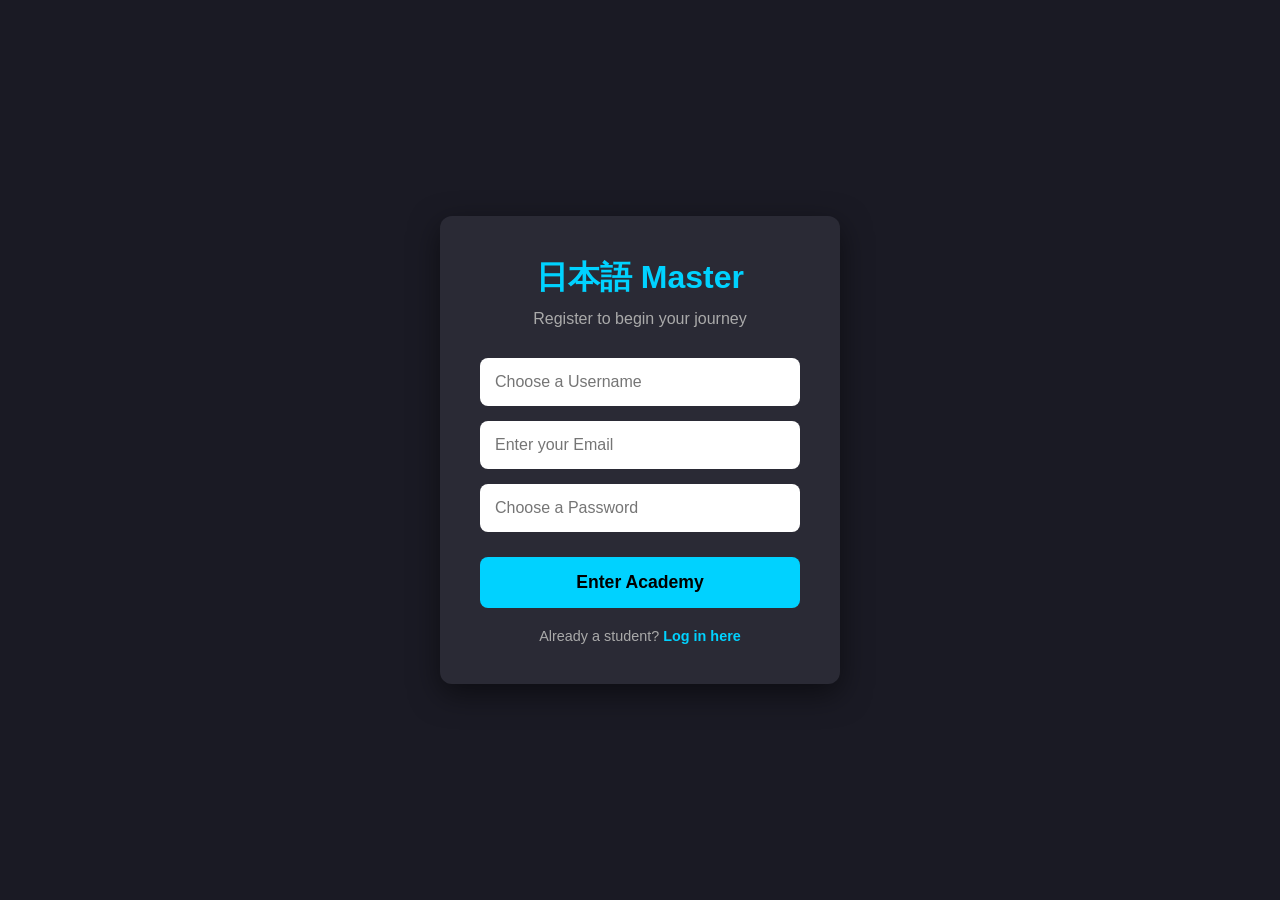
==== index.html @ 69c59844 "Add files via upload" ====
<!DOCTYPE html>
<html lang="en">
<head>
  <meta charset="UTF-8">
  <meta name="viewport" content="width=device-width, initial-scale=1.0">
  <title>Nihongo Master | Registration</title>
  <link rel="stylesheet" href="style.css">
</head>
<body style="display: flex; justify-content: center; align-items: center; height: 100vh; background-color: #1a1a24;">

  <div style="background: #2a2a35; padding: 40px; border-radius: 12px; text-align: center; width: 100%; max-width: 400px; box-shadow: 0 10px 30px rgba(0,0,0,0.5);">
    <h1 style="color: #00d2ff; margin-bottom: 10px;">日本語 Master</h1>
    <p id="auth-subtitle" style="color: #aaa; margin-bottom: 30px;">Register to begin your journey</p>
    
    <div id="register-section">
      <input type="text" id="reg-username" placeholder="Choose a Username" style="width: 100%; padding: 15px; margin-bottom: 15px; border-radius: 8px; border: none; font-size: 1rem; box-sizing: border-box;">
      <input type="email" id="reg-email" placeholder="Enter your Email" style="width: 100%; padding: 15px; margin-bottom: 15px; border-radius: 8px; border: none; font-size: 1rem; box-sizing: border-box;">
      <input type="password" id="reg-password" placeholder="Choose a Password" style="width: 100%; padding: 15px; margin-bottom: 25px; border-radius: 8px; border: none; font-size: 1rem; box-sizing: border-box;">
      <button id="register-btn" class="primary-btn" style="width: 100%;">Enter Academy</button>
      
      <p style="margin-top: 20px; color: #aaa; font-size: 0.9rem;">
        Already a student? <span id="show-login" style="color: #00d2ff; cursor: pointer; font-weight: bold;">Log in here</span>
      </p>
    </div>

    <div id="login-section" class="hidden">
      <input type="email" id="login-email" placeholder="Enter your Email" style="width: 100%; padding: 15px; margin-bottom: 15px; border-radius: 8px; border: none; font-size: 1rem; box-sizing: border-box;">
      <input type="password" id="login-password" placeholder="Enter your Password" style="width: 100%; padding: 15px; margin-bottom: 25px; border-radius: 8px; border: none; font-size: 1rem; box-sizing: border-box;">
      <button id="login-btn" class="primary-btn" style="width: 100%; background: #ff3366; color: white;">Welcome Back</button>
      
      <p style="margin-top: 20px; color: #aaa; font-size: 0.9rem;">
        Need an account? <span id="show-register" style="color: #00d2ff; cursor: pointer; font-weight: bold;">Register here</span>
      </p>
    <div style="margin-top: 30px; border-top: 1px solid #333; padding-top: 15px;">
      <a href="admin.html" style="color: #555; text-decoration: none; font-size: 0.8rem; transition: 0.3s;" onmouseover="this.style.color='#00d2ff'" onmouseout="this.style.color='#555'">
        🔒 Admin Portal
      </a>
    </div>

  </div> <script type="module" src="auth.js"></script>
</body>
</html>
---- style.css ----
body { margin: 0; font-family: 'Noto Sans JP', sans-serif; background-color: #1a1a24; color: #fff; }

.navbar { display: flex; justify-content: space-between; padding: 20px 40px; background-color: #2a2a35; border-bottom: 2px solid #333; }
.logo { font-size: 1.5rem; font-weight: 900; color: #00d2ff; }
.user-badge { color: #aaa; font-size: 1rem; font-weight: normal; }
.nav-btn { background: none; border: 1px solid #00d2ff; color: #00d2ff; padding: 8px 15px; border-radius: 5px; cursor: pointer; transition: 0.3s; margin-left: 10px;}
.nav-btn:hover { background: #00d2ff; color: #000; }
.hidden { display: none !important; }

/* The View Toggler */
.view { padding: 40px; max-width: 1200px; margin: 0 auto; }
.view:not(.active) { display: none; }
.view-title { text-align: center; margin-bottom: 40px; }

/* Course Cards */
.path-container { display: flex; gap: 30px; justify-content: center; }
.path-card { background: #2a2a35; padding: 40px; border-radius: 15px; text-align: center; width: 300px; cursor: pointer; transition: 0.3s; border: 2px solid transparent; }
.path-card:hover { transform: translateY(-10px); box-shadow: 0 10px 20px rgba(0, 210, 255, 0.2); border-color: #00d2ff; }
.path-icon { font-size: 4rem; margin-bottom: 20px; color: #ff3366; }
.path-card.locked { opacity: 0.4; filter: grayscale(100%); cursor: not-allowed; border: 1px solid #333; }
.path-card.locked:hover { transform: none; box-shadow: none; }

/* Levels */
.level-list { display: grid; gap: 15px; max-width: 600px; margin: 0 auto; }
.level-row { background: #2a2a35; padding: 20px; border-radius: 10px; display: flex; justify-content: space-between; align-items: center; transition: 0.3s; }
.level-row h3 { margin: 0; }
.level-row.unlocked { cursor: pointer; border-left: 5px solid #00d2ff; }
.level-row.unlocked:hover { background: #333; }
.level-row.locked { opacity: 0.5; cursor: not-allowed; }

/* --- FULL SCREEN STUDY LAYOUT --- */
.study-layout { 
  display: grid; 
  grid-template-columns: 1fr 320px; /* Main area takes rest of space, Vocab is 320px sidebar */
  gap: 30px; 
  align-items: start;
}

.character-section {
  display: flex;
  flex-direction: column;
  align-items: center;
  background: #2a2a35;
  padding: 30px;
  border-radius: 20px;
}

/* --- THE SIDEBAR VOCABULARY --- */
.vocab-section { 
  background: #23232e; 
  padding: 20px; 
  border-radius: 15px; 
  height: 80vh; /* Sidebar stays long and tall */
  overflow-y: auto;
  border: 1px solid #333;
}

.vocab-section h2 {
  font-size: 1.2rem;
  text-align: center;
  margin-top: 0;
  color: #00d2ff;
}

.vocab-grid { 
  display: grid; 
  gap: 8px; 
}

.vocab-item { 
  background: #1a1a24; 
  padding: 8px 12px; 
  border-radius: 6px; 
  display: flex; 
  justify-content: space-between; 
  align-items: center; 
  border-left: 3px solid #ff3366; 
}

.vocab-jp { font-size: 1rem; font-weight: bold; color: #fff; } 
.vocab-en { color: #888; font-size: 0.75rem; } 

/* --- INTERACTIVE BOARD (BIGGER) --- */
/* --- PRACTICE PANELS --- */
.practice-panels {
  display: flex;
  gap: 20px;
  justify-content: center;
  margin-bottom: 30px;
}

.panel {
  background: #1a1a24;
  border: 2px solid #333;
  border-radius: 15px;
  padding: 20px;
  position: relative;
  display: flex;
  flex-direction: column;
  align-items: center;
}

.panel-label {
  position: absolute;
  top: -12px;
  left: 20px;
  background: #ff3366;
  color: white;
  padding: 2px 10px;
  font-size: 0.7rem;
  font-weight: bold;
  border-radius: 4px;
  text-transform: uppercase;
  letter-spacing: 1px;
}

.writing-panel {
  border-color: #00d2ff; /* Highlight the active workspace */
}

.char-reference {
  width: 250px;
  height: 250px;
  background: transparent;
  border: none; /* No border needed inside the panel */
}

#writing-canvas {
  cursor: crosshair;
  background: #15151d;
  border-radius: 10px;
}

.board-controls {
  width: 100%;
  max-width: 540px; /* Aligns with the width of both panels + gap */
  display: flex;
  flex-direction: column;
  gap: 15px;
}

.sub-controls {
  display: flex;
  gap: 10px;
}
/* Buttons */
.primary-btn { background: #00d2ff; color: #000; padding: 12px 20px; border: none; border-radius: 8px; font-weight: bold; cursor: pointer; }
.secondary-btn { background: #444; color: #fff; padding: 12px 20px; border: none; border-radius: 8px; cursor: pointer; }
.success-btn { background: #28a745; color: #fff; padding: 15px; border: none; border-radius: 8px; font-weight: bold; cursor: pointer; font-size: 1.1rem; }
/* --- STROKE ANIMATIONS & FOCUS MODE --- */
.char-reference { 
  transition: all 0.4s cubic-bezier(0.175, 0.885, 0.32, 1.275); 
  position: relative; 
  background: #2a2a35; /* Keeps the card solid when it pops out */
  z-index: 1;
}

.char-reference.enlarged-guide { 
  position: fixed; 
  top: 50%; 
  left: 50%; 
  /* Moves to the exact center and becomes 2.2x larger */
  transform: translate(-50%, -50%) scale(2.2); 
  border-color: #00d2ff; 
  z-index: 9999; 
  
  /* CSS Magic: The first shadow dims the entire screen, the second makes the box glow! */
  box-shadow: 0 0 0 100vmax rgba(0, 0, 0, 0.85), 0 20px 50px rgba(0, 210, 255, 0.5);
}

@keyframes drawStroke {
  to {
    stroke-dashoffset: 0;
  }
}

path {
  stroke: #00d2ff;
  stroke-width: 3;
  fill: none;
  transition: stroke-dashoffset 0.1s linear;
}
/* Ensure the path transition is smooth */
path {
  transition: stroke-dashoffset linear;
}

/* Quiz Module */
.quiz-container { max-width: 800px; margin: 0 auto; text-align: center; padding: 40px 20px; }
#quiz-progress { font-size: 2rem; margin-bottom: 20px; color: #aaa; }
.quiz-target { font-size: 7.5rem; margin: 50px 0; color: #00d2ff; text-shadow: 0 0 30px rgba(0, 210, 255, 0.4); line-height: 1; }
.quiz-grid { display: grid; grid-template-columns: 1fr 1fr; gap: 20px; }
.quiz-btn { padding: 30px 20px; background: #2a2a35; border: 3px solid #444; color: #fff; border-radius: 16px; cursor: pointer; font-size: 1.6rem; font-weight: bold; transition: all 0.2s cubic-bezier(0.175, 0.885, 0.32, 1.275); }
.quiz-btn:hover { border-color: #00d2ff; background: #333; transform: translateY(-5px); }
.quiz-btn.correct { background: #28a745 !important; border-color: #28a745 !important; color: white; transform: scale(1.05); }
.quiz-btn.wrong { background: #dc3545 !important; border-color: #dc3545 !important; color: white; opacity: 0.7; }
/* --- UPDATED STUDY LAYOUT (Sidebar + Panels) --- */
.study-layout { 
  display: grid; 
  grid-template-columns: 1fr 320px; /* Sidebar on the right */
  gap: 30px; 
  align-items: start;
}

/* Main Practice Area Container */
.character-section {
  display: flex;
  flex-direction: column;
  align-items: center;
  background: #2a2a35;
  padding: 40px 30px;
  border-radius: 20px;
}

/* THE TWO SIDE-BY-SIDE PANELS */
.practice-panels {
  display: flex;
  gap: 20px;
  justify-content: center;
  margin-bottom: 30px;
}

.panel {
  background: #1a1a24;
  border: 2px solid #333;
  border-radius: 15px;
  padding: 20px;
  position: relative;
  display: flex;
  flex-direction: column;
  align-items: center;
}

.panel-label {
  position: absolute;
  top: -12px;
  left: 20px;
  background: #ff3366;
  color: white;
  padding: 2px 10px;
  font-size: 0.7rem;
  font-weight: bold;
  border-radius: 4px;
  text-transform: uppercase;
  letter-spacing: 1px;
}

.writing-panel {
  border-color: #00d2ff; /* Blue border for drawing area */
}

/* Character Reference inside the panel */
/* 1. The Normal Character Reference (Inside the panel) */
.char-reference {
  width: 250px;
  height: 250px;
  font-size: 13rem; /* Massive size to fit the box perfectly */
  display: flex;
  justify-content: center;
  align-items: center;
  line-height: 1;
  background: transparent; /* Transparent here so it blends with the panel */
  transition: all 0.4s ease;
  z-index: 1;
}

/* 2. The Focus Mode / Guide Panel (When it pops into the center) */
.char-reference.enlarged-guide {
  position: fixed;
  top: 50%;
  left: 50%;
  transform: translate(-50%, -50%) scale(2.2);
  
  /* THE TRANSPARENCY FIX: Forces a solid background when in Focus Mode */
  background: #1a1a24 !important; 
  border: 2px solid #00d2ff;
  border-radius: 15px;
  
  z-index: 9999;
  box-shadow: 0 0 0 100vmax rgba(0, 0, 0, 0.85), 0 20px 50px rgba(0, 210, 255, 0.5);
  cursor: pointer; /* Lets the user know they can click to close */
}

/* --- THE SIDEBAR VOCABULARY --- */
.vocab-section { 
  background: #23232e; 
  padding: 20px; 
  border-radius: 15px; 
  height: 80vh; 
  overflow-y: auto;
  border: 1px solid #333;
}

.vocab-section h2 {
  font-size: 1.1rem;
  text-align: center;
  margin-top: 0;
  color: #00d2ff;
  border-bottom: 1px solid #333;
  padding-bottom: 10px;
}

.vocab-item { 
  background: #1a1a24; 
  padding: 8px 12px; 
  margin-bottom: 8px;
  border-radius: 6px; 
  display: flex; 
  justify-content: space-between; 
  align-items: center; 
  border-left: 3px solid #ff3366; 
}

.vocab-jp { font-size: 1rem; font-weight: bold; color: #fff; } 
.vocab-en { color: #888; font-size: 0.75rem; } 

/* Control Buttons Alignment */
.board-controls {
  width: 100%;
  max-width: 580px; 
  display: flex;
  flex-direction: column;
  gap: 12px;
}

/* --- BUTTON SIZING FIX --- */
.sub-controls {
  display: flex;
  gap: 15px; /* Matches the gap between the big buttons */
  width: 100%;
}

.sub-controls .secondary-btn {
  flex: 1; /* This is the magic trick that makes them exactly 50/50 width! */
  padding: 18px; /* Matches the tall height of the big buttons */
  font-size: 1.1rem; /* Matches the text size */
}

/* Let's also make sure your big buttons are locked to the right size */
.primary-btn, .success-btn {
  width: 100%;
  padding: 18px;
  font-size: 1.1rem;
}
/* Audio Buttons */
.audio-btn {
  background: transparent;
  border: none;
  cursor: pointer;
  font-size: 1.1rem;
  padding: 0;
  transition: transform 0.2s ease;
}

.audio-btn:hover {
  transform: scale(1.3); /* Pop out when hovered */
}.auth-container {
    height: 100vh;
    display: flex;
    justify-content: center;
    align-items: center;
    background: radial-gradient(circle, #1a1a24 0%, #0d0d12 100%);
}

.auth-box {
    background: #1a1a24;
    padding: 40px;
    border-radius: 20px;
    width: 100%;
    max-width: 400px;
    box-shadow: 0 10px 30px rgba(0,0,0,0.5);
    border: 1px solid #333;
}

.input-group {
    margin-bottom: 20px;
    display: flex;
    flex-direction: column;
}

.input-group label {
    font-size: 0.85rem;
    color: #888;
    margin-bottom: 8px;
}

.input-group input {
    background: #0d0d12;
    border: 1px solid #333;
    padding: 12px;
    color: white;
    border-radius: 8px;
    outline: none;
}

.input-group input:focus {
    border-color: #00d2ff;
}

.auth-toggle {
    margin-top: 20px;
    text-align: center;
    font-size: 0.9rem;
    color: #888;
}

#toggle-link {
    color: #00d2ff;
    cursor: pointer;
    font-weight: bold;
}
/* GLOBAL SETTINGS */
* { box-sizing: border-box; margin: 0; padding: 0; font-family: 'Segoe UI', Tahoma, Geneva, Verdana, sans-serif; }
body.dark-theme { background: #0d0d12; color: #ffffff; }

/* THE NAVBAR */
.navbar { display: flex; justify-content: space-between; padding: 20px 40px; background-color: #1a1a24; border-bottom: 2px solid #333; }
.logo { font-size: 1.5rem; font-weight: 900; color: #00d2ff; }
.nav-btn { background: none; border: 1px solid #00d2ff; color: #00d2ff; padding: 8px 15px; border-radius: 5px; cursor: pointer; margin-left: 10px; }
.hidden { display: none !important; }

/* VIEW TOGGLER */
.view { padding: 40px; max-width: 1200px; margin: 0 auto; display: none; }
.view.active { display: block; }

/* COURSE CARDS */
.path-container { display: flex; gap: 30px; justify-content: center; }
.path-card { background: #1a1a24; padding: 40px; border-radius: 15px; text-align: center; width: 300px; cursor: pointer; border: 2px solid transparent; }
.path-card.locked { opacity: 0.4; cursor: not-allowed; }

/* STUDY PANEL & MASSIVE GUIDE */
.study-layout { display: grid; grid-template-columns: 1fr 320px; gap: 30px; }
.char-reference { width: 250px; height: 250px; font-size: 13rem; display: flex; justify-content: center; align-items: center; background: transparent; }
.char-reference.enlarged-guide { 
  position: fixed; top: 50%; left: 50%; transform: translate(-50%, -50%) scale(2.2); 
  background: #1a1a24 !important; border: 2px solid #00d2ff; border-radius: 15px; z-index: 9999; 
  box-shadow: 0 0 0 100vmax rgba(0, 0, 0, 0.85); 
}

/* BUTTONS */
.primary-btn { background: #00d2ff; color: #000; padding: 15px; border-radius: 8px; font-weight: bold; width: 100%; border: none; cursor: pointer; }
.secondary-btn { background: #2a2a35; color: #fff; padding: 12px; border-radius: 8px; cursor: pointer; border: 1px solid #444; }

/* QUIZ MODULE */
.quiz-grid { display: grid; grid-template-columns: 1fr 1fr; gap: 20px; }
.quiz-btn { padding: 30px; background: #1a1a24; color: #fff; border-radius: 16px; cursor: pointer; font-size: 1.6rem; pointer-events: auto; }
.quiz-btn.correct { background: #28a745 !important; }
.quiz-btn.wrong { background: #dc3545 !important; }

/* ANIMATION */
@keyframes drawStroke { to { stroke-dashoffset: 0; } }
path { stroke: #00d2ff; stroke-width: 4; fill: none; }
/* This hides the giant stroke numbers from the SVG guide */
#active-char svg text {
    display: none !important;
}
/* --- PREMIUM PRO STYLES --- */
.pro-badge {
    color: #ffcc00;
    border: 1px solid #ffcc00;
    padding: 2px 10px;
    border-radius: 20px;
    font-size: 0.8rem;
    margin-left: 8px;
    text-shadow: 0 0 8px rgba(255, 204, 0, 0.4);
    letter-spacing: 1px;
    box-shadow: 0 0 10px rgba(255, 204, 0, 0.1);
    vertical-align: middle;
}

.kanji-path.pro-unlocked {
    border-color: #ffcc00;
    box-shadow: 0 5px 20px rgba(255, 204, 0, 0.15);
}

.kanji-path.pro-unlocked .path-icon {
    color: #ffcc00;
    text-shadow: 0 0 15px rgba(255, 204, 0, 0.4);
}
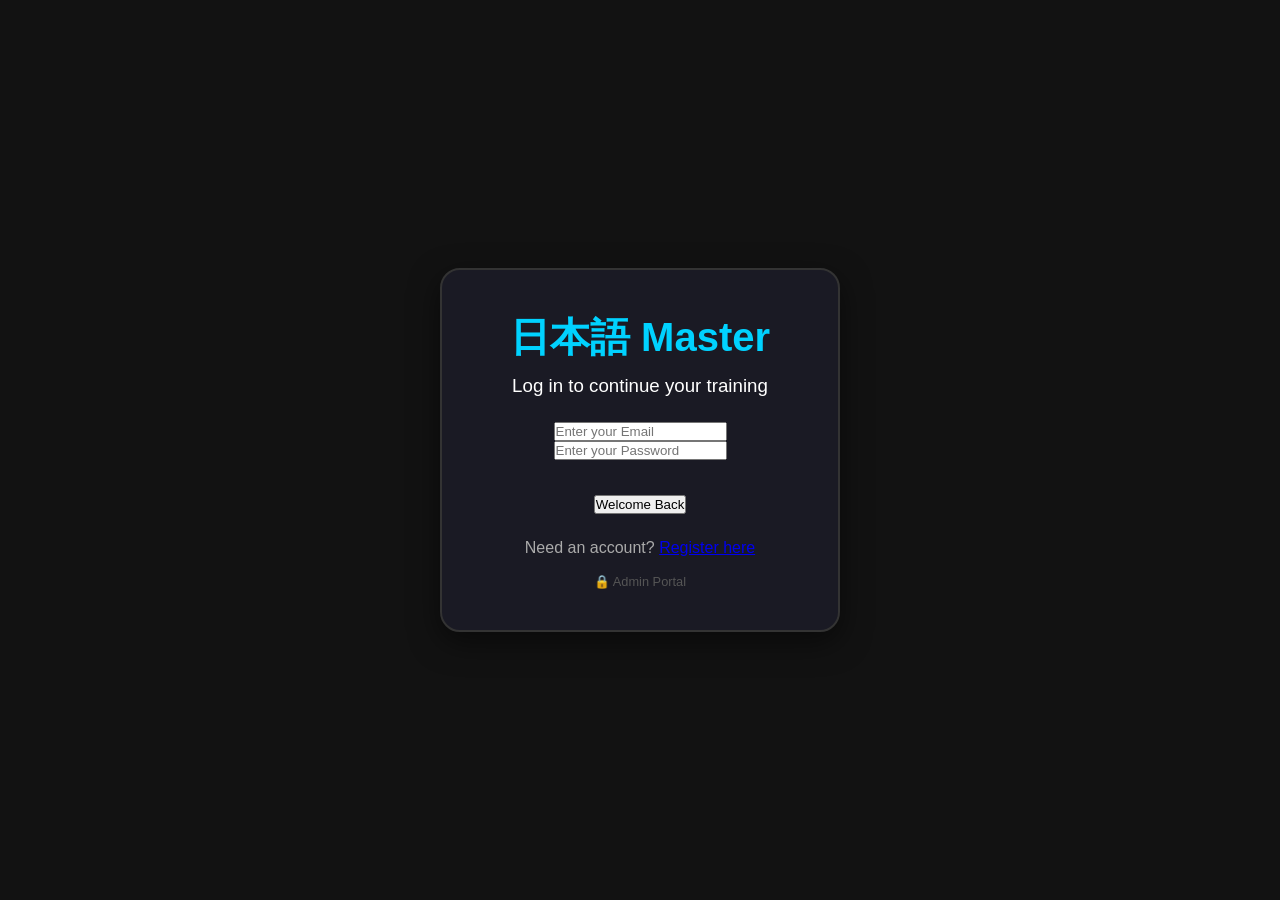
==== commit 4523e9dd: "Update index.html" ====
--- a/index.html
+++ b/index.html
@@ -2,41 +2,125 @@
 <html lang="en">
 <head>
   <meta charset="UTF-8">
-  <meta name="viewport" content="width=device-width, initial-scale=1.0">
-  <title>Nihongo Master | Registration</title>
+  <meta name="viewport" content="width=device-width, initial-scale=1.0, maximum-scale=1.0, user-scalable=no">
+  <title>Nihongo Master | Portal</title>
   <link rel="stylesheet" href="style.css">
+  <link href="https://fonts.googleapis.com/css2?family=Noto+Sans+JP:wght@400;700;900&display=swap" rel="stylesheet">
 </head>
-<body style="display: flex; justify-content: center; align-items: center; height: 100vh; background-color: #1a1a24;">
+<body style="display: flex; justify-content: center; align-items: center; height: 100vh; background: #121212;">
 
-  <div style="background: #2a2a35; padding: 40px; border-radius: 12px; text-align: center; width: 100%; max-width: 400px; box-shadow: 0 10px 30px rgba(0,0,0,0.5);">
-    <h1 style="color: #00d2ff; margin-bottom: 10px;">日本語 Master</h1>
-    <p id="auth-subtitle" style="color: #aaa; margin-bottom: 30px;">Register to begin your journey</p>
+  <div id="login-container" style="background: #1a1a24; border: 2px solid #333; border-radius: 20px; padding: 40px 30px; width: 90%; max-width: 400px; text-align: center; box-shadow: 0 10px 30px rgba(0,0,0,0.5); animation: fadeIn 0.3s ease;">
     
-    <div id="register-section">
-      <input type="text" id="reg-username" placeholder="Choose a Username" style="width: 100%; padding: 15px; margin-bottom: 15px; border-radius: 8px; border: none; font-size: 1rem; box-sizing: border-box;">
-      <input type="email" id="reg-email" placeholder="Enter your Email" style="width: 100%; padding: 15px; margin-bottom: 15px; border-radius: 8px; border: none; font-size: 1rem; box-sizing: border-box;">
-      <input type="password" id="reg-password" placeholder="Choose a Password" style="width: 100%; padding: 15px; margin-bottom: 25px; border-radius: 8px; border: none; font-size: 1rem; box-sizing: border-box;">
-      <button id="register-btn" class="primary-btn" style="width: 100%;">Enter Academy</button>
-      
-      <p style="margin-top: 20px; color: #aaa; font-size: 0.9rem;">
-        Already a student? <span id="show-login" style="color: #00d2ff; cursor: pointer; font-weight: bold;">Log in here</span>
-      </p>
+    <h1 style="color: #00d2ff; font-size: 2.5rem; margin-bottom: 10px;">日本語 Master</h1>
+    <h3 style="color: #fff; margin-bottom: 25px; font-weight: normal;">Log in to continue your training</h3>
+
+    <input type="email" id="login-email" placeholder="Enter your Email" class="auth-input">
+    <input type="password" id="login-password" placeholder="Enter your Password" class="auth-input">
+
+    <div id="login-error-msg" style="color: #ff3366; margin-bottom: 15px; font-weight: bold; min-height: 20px;"></div>
+
+    <button class="auth-btn" onclick="loginFunction()">Welcome Back</button>
+
+    <div style="margin-top: 25px;">
+      <span style="color: #aaa;">Need an account?</span> 
+      <a href="#" onclick="toggleAuthMode('register')" class="auth-link">Register here</a>
     </div>
 
-    <div id="login-section" class="hidden">
-      <input type="email" id="login-email" placeholder="Enter your Email" style="width: 100%; padding: 15px; margin-bottom: 15px; border-radius: 8px; border: none; font-size: 1rem; box-sizing: border-box;">
-      <input type="password" id="login-password" placeholder="Enter your Password" style="width: 100%; padding: 15px; margin-bottom: 25px; border-radius: 8px; border: none; font-size: 1rem; box-sizing: border-box;">
-      <button id="login-btn" class="primary-btn" style="width: 100%; background: #ff3366; color: white;">Welcome Back</button>
-      
-      <p style="margin-top: 20px; color: #aaa; font-size: 0.9rem;">
-        Need an account? <span id="show-register" style="color: #00d2ff; cursor: pointer; font-weight: bold;">Register here</span>
-      </p>
-    <div style="margin-top: 30px; border-top: 1px solid #333; padding-top: 15px;">
-      <a href="admin.html" style="color: #555; text-decoration: none; font-size: 0.8rem; transition: 0.3s;" onmouseover="this.style.color='#00d2ff'" onmouseout="this.style.color='#555'">
-        🔒 Admin Portal
-      </a>
+    <div style="margin-top: 15px;">
+      <a href="admin.html" style="color: #555; text-decoration: none; font-size: 0.8rem; transition: color 0.2s;">🔒 Admin Portal</a>
+    </div>
+  </div>
+
+  <div id="register-container" class="hidden" style="background: #1a1a24; border: 2px solid #333; border-radius: 20px; padding: 40px 30px; width: 90%; max-width: 400px; text-align: center; box-shadow: 0 10px 30px rgba(0,0,0,0.5); animation: fadeIn 0.3s ease;">
+    
+    <h1 style="color: #00d2ff; font-size: 2.5rem; margin-bottom: 10px;">日本語 Master</h1>
+    <h3 style="color: #fff; margin-bottom: 25px; font-weight: normal;">Register to begin your journey</h3>
+
+    <input type="text" id="reg-username" placeholder="Choose a Username" class="auth-input">
+    <input type="email" id="reg-email" placeholder="Enter your Email" class="auth-input">
+    <input type="password" id="reg-password" placeholder="Create a Password" class="auth-input">
+    <input type="password" id="reg-confirm" placeholder="Confirm Password" class="auth-input">
+
+    <div id="reg-error-msg" style="color: #ff3366; margin-bottom: 15px; font-weight: bold; min-height: 20px;"></div>
+
+    <button class="auth-btn" onclick="registerFunction()">Begin Journey</button>
+
+    <div style="margin-top: 25px;">
+      <span style="color: #aaa;">Already a student?</span> 
+      <a href="#" onclick="toggleAuthMode('login')" class="auth-link">Welcome back</a>
     </div>
 
-  </div> <script type="module" src="auth.js"></script>
+    <div style="margin-top: 15px;">
+      <a href="admin.html" style="color: #555; text-decoration: none; font-size: 0.8rem; transition: color 0.2s;">🔒 Admin Portal</a>
+    </div>
+  </div>
+
+  <script>
+    // --- THE INSTANT SWAP ENGINE ---
+    function toggleAuthMode(mode) {
+      const loginBox = document.getElementById('login-container');
+      const regBox = document.getElementById('register-container');
+      
+      // Clear any old error messages when flipping pages
+      document.getElementById('login-error-msg').textContent = '';
+      document.getElementById('reg-error-msg').textContent = '';
+
+      if (mode === 'register') {
+        loginBox.classList.add('hidden');
+        regBox.classList.remove('hidden');
+      } else {
+        regBox.classList.add('hidden');
+        loginBox.classList.remove('hidden');
+      }
+    }
+
+    // --- LOGIN LOGIC ---
+    function loginFunction() {
+      const email = document.getElementById('login-email').value;
+      const password = document.getElementById('login-password').value;
+      const errorMsg = document.getElementById('login-error-msg');
+
+      if (email.trim() === '' || password.trim() === '') {
+        errorMsg.textContent = "Please enter your email and password.";
+        return;
+      }
+      
+      const username = email.split('@')[0];
+      localStorage.setItem('nihongoStudent', username);
+      window.location.href = 'courses.html';
+    }
+
+    // --- REGISTER LOGIC ---
+    function registerFunction() {
+      const username = document.getElementById('reg-username').value.trim();
+      const email = document.getElementById('reg-email').value.trim();
+      const pass1 = document.getElementById('reg-password').value;
+      const pass2 = document.getElementById('reg-confirm').value;
+      const errorMsg = document.getElementById('reg-error-msg');
+
+      if (!username || !email || !pass1) {
+        errorMsg.textContent = "Please fill out all fields.";
+        return;
+      }
+
+      if (pass1 !== pass2) {
+        errorMsg.textContent = "Passwords do not match!";
+        return;
+      }
+
+      let users = JSON.parse(localStorage.getItem('registeredUsers')) || [];
+      
+      if (users.find(u => u.username === username)) {
+         errorMsg.textContent = "Username is already taken!";
+         return;
+      }
+
+      users.push({ username: username, email: email, role: 'student' });
+      localStorage.setItem('registeredUsers', JSON.stringify(users));
+
+      localStorage.setItem('nihongoStudent', username);
+      window.location.href = 'courses.html';
+    }
+  </script>
 </body>
-</html>+</html>
--- a/style.css
+++ b/style.css
@@ -1,5 +1,15 @@
+* {
+  box-sizing: border-box;
+}
+
+body {
+  overflow-x: hidden; /* Stops horizontal scrolling entirely */
+}
+
+img, canvas, div {
+  max-width: 100%; /* Stops elements from growing wider than the phone screen */
+}
 body { margin: 0; font-family: 'Noto Sans JP', sans-serif; background-color: #1a1a24; color: #fff; }
-
 .navbar { display: flex; justify-content: space-between; padding: 20px 40px; background-color: #2a2a35; border-bottom: 2px solid #333; }
 .logo { font-size: 1.5rem; font-weight: 900; color: #00d2ff; }
 .user-badge { color: #aaa; font-size: 1rem; font-weight: normal; }
@@ -476,4 +486,4 @@
 .kanji-path.pro-unlocked .path-icon {
     color: #ffcc00;
     text-shadow: 0 0 15px rgba(255, 204, 0, 0.4);
-}+}
